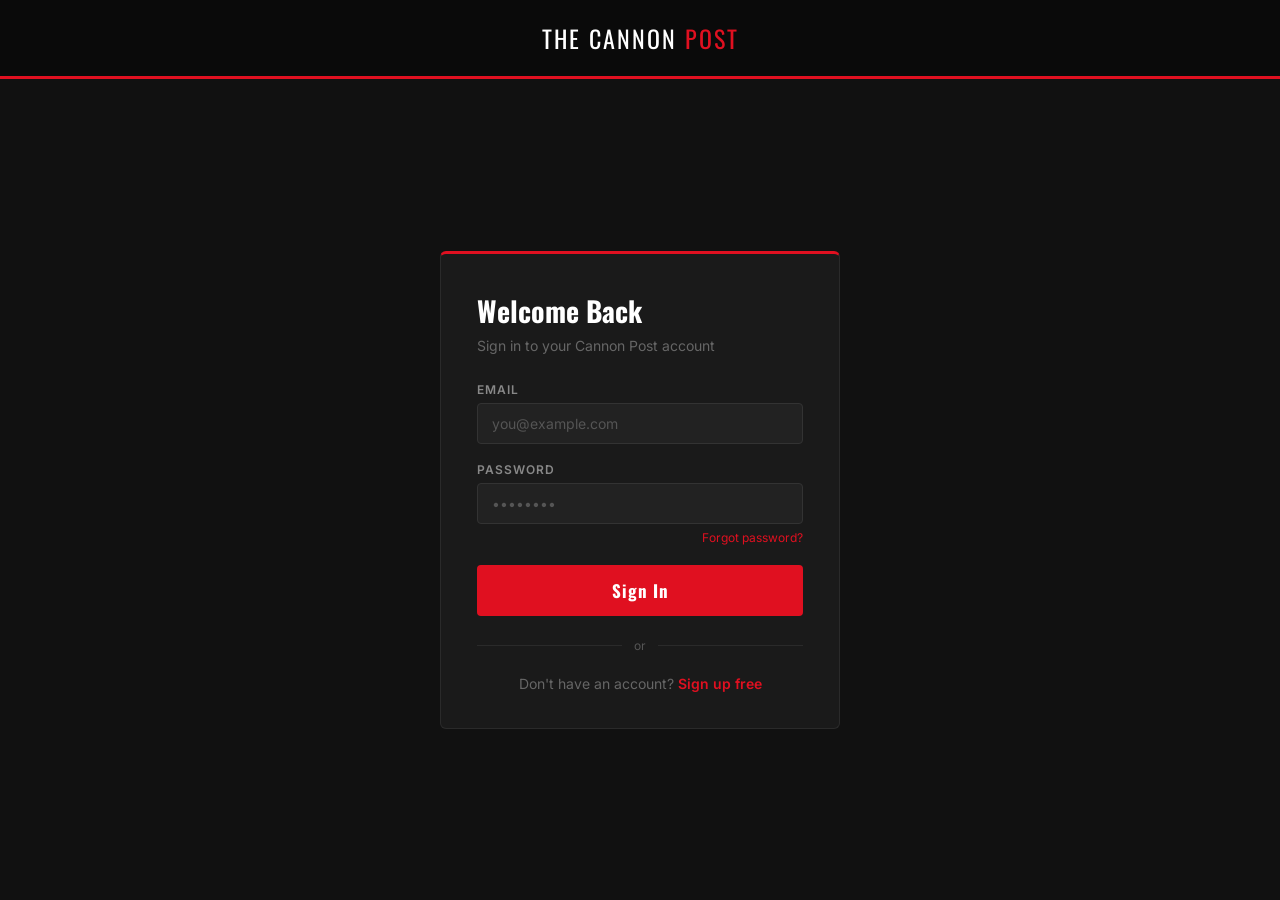
==== login.html @ 1e7df69b "adds login" ====
<!DOCTYPE html>
<html lang="en">
<head>
<meta charset="UTF-8"/>
<meta name="viewport" content="width=device-width, initial-scale=1.0"/>
<title>Sign In – The Cannon Post</title>
<link href="https://fonts.googleapis.com/css2?family=Oswald:wght@600;700&family=Inter:wght@400;600&display=swap" rel="stylesheet">
<style>
  /* Base */
  * { box-sizing: border-box; margin: 0; padding: 0; }
  body { background: #111; color: #fff; font-family: 'Inter', sans-serif; min-height: 100vh; display: flex; flex-direction: column; }

  /* Top logo bar */
  header { background: #0a0a0a; border-bottom: 3px solid #e01020; padding: 20px 24px; text-align: center; }
  header a { font-family: 'Oswald', sans-serif; font-size: 1.5rem; letter-spacing: 2px; color: #fff; text-decoration: none; }
  header a span { color: #e01020; }

  /* Center the card vertically */
  .page { flex: 1; display: flex; align-items: center; justify-content: center; padding: 40px 20px; }

  /* Login card */
  .card { background: #1a1a1a; border: 1px solid #2a2a2a; border-top: 3px solid #e01020; padding: 36px; width: 100%; max-width: 400px; border-radius: 6px; }
  .card h1 { font-family: 'Oswald', sans-serif; font-size: 28px; font-weight: 700; margin-bottom: 6px; }
  .card p { color: #666; font-size: 14px; margin-bottom: 28px; }

  /* Form fields */
  label { display: block; font-size: 12px; font-weight: 600; letter-spacing: 1px; text-transform: uppercase; color: #888; margin-bottom: 6px; }
  input { width: 100%; background: #222; border: 1px solid #333; color: #fff; font-family: 'Inter', sans-serif; font-size: 14px; padding: 11px 14px; outline: none; margin-bottom: 18px; border-radius: 4px; }
  input:focus { border-color: #e01020; }
  input::placeholder { color: #555; }

  /* Forgot password link */
  .forgot { font-size: 12px; color: #666; text-align: right; margin-top: -12px; margin-bottom: 20px; }
  .forgot a { color: #e01020; text-decoration: none; }

  /* Submit button */
  button { width: 100%; background: #e01020; color: #fff; border: none; font-family: 'Oswald', sans-serif; font-size: 17px; font-weight: 700; letter-spacing: 1px; padding: 13px; cursor: pointer; border-radius: 4px; }
  button:hover { opacity: .85; }

  /* Divider between button and sign-up link */
  .divider { display: flex; align-items: center; gap: 12px; margin: 22px 0; }
  .divider::before, .divider::after { content: ''; flex: 1; height: 1px; background: #2a2a2a; }
  .divider span { font-size: 12px; color: #555; }

  /* Link to signup page */
  .switch { text-align: center; font-size: 14px; color: #666; }
  .switch a { color: #e01020; text-decoration: none; font-weight: 600; }
</style>
</head>
<body>

<!-- Logo header -->
<header>
  <a href="./index.html">THE CANNON <span>POST</span></a>
</header>

<div class="page">
  <div class="card">
    <h1>Welcome Back</h1>
    <p>Sign in to your Cannon Post account</p>

    <!-- Email field -->
    <label for="email">Email</label>
    <input type="email" id="email" placeholder="you@example.com"/>

    <!-- Password field -->
    <label for="password">Password</label>
    <input type="password" id="password" placeholder="••••••••"/>

    <div class="forgot"><a href="#">Forgot password?</a></div>

    <button onclick="login()">Sign In</button>

    <div class="divider"><span>or</span></div>

    <!-- Link to signup page -->
    <div class="switch">Don't have an account? <a href="./signup.html">Sign up free</a></div>
  </div>
</div>

<script>
  function login() {
    const email = document.getElementById('email').value.trim();
    const password = document.getElementById('password').value.trim();

    // Basic validation — in a real app this would call an API
    if (!email || !password) {
      alert('Please fill in all fields.');
      return;
    }
    alert('Signed in successfully!');
    window.location.href = './index.html';
  }
</script>
</body>
</html>
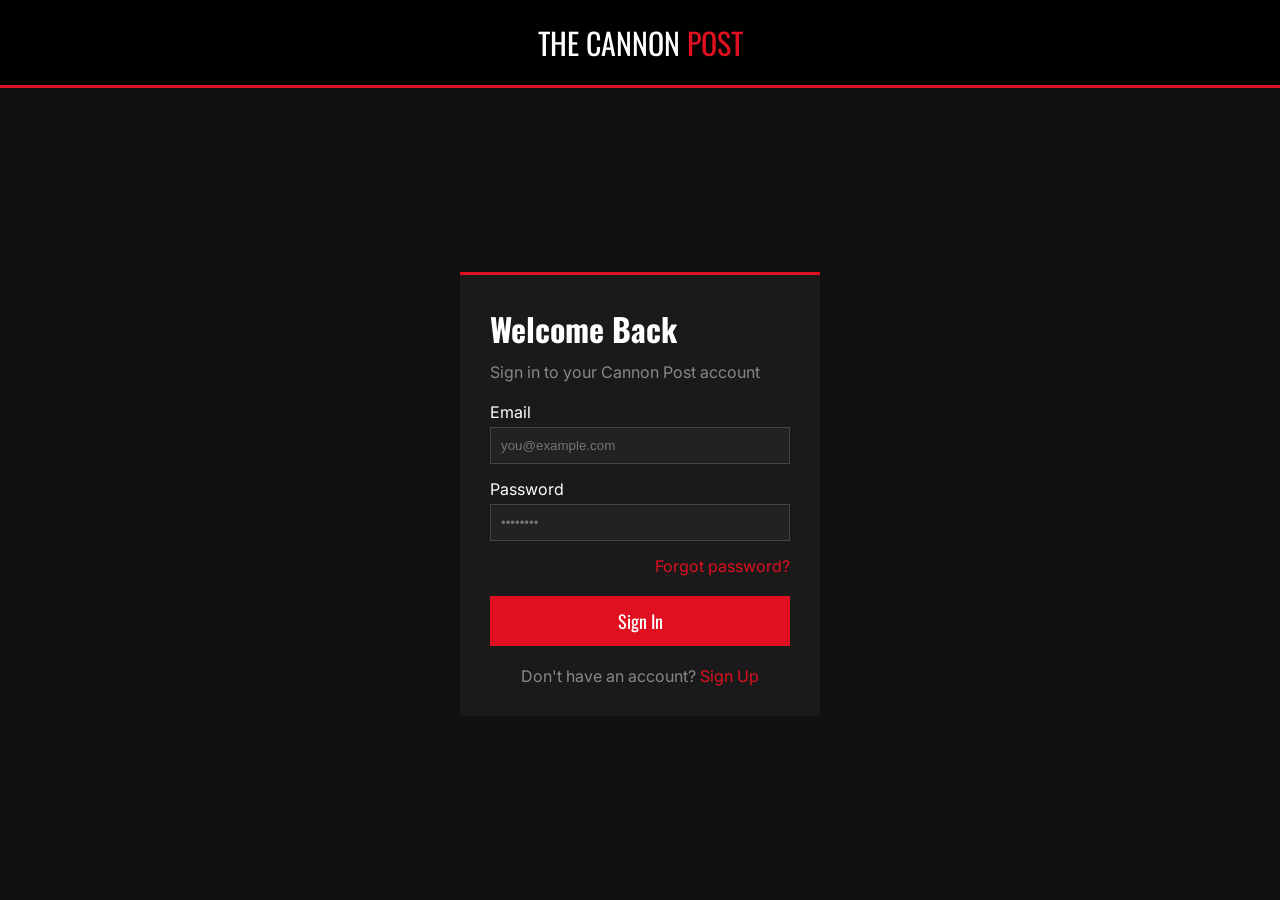
==== commit 06368893: "edits login" ====
--- a/login.html
+++ b/login.html
@@ -1,96 +1,169 @@
 <!DOCTYPE html>
 <html lang="en">
 <head>
-<meta charset="UTF-8"/>
-<meta name="viewport" content="width=device-width, initial-scale=1.0"/>
+<meta charset="UTF-8">
+<meta name="viewport" content="width=device-width, initial-scale=1.0">
 <title>Sign In – The Cannon Post</title>
+
 <link href="https://fonts.googleapis.com/css2?family=Oswald:wght@600;700&family=Inter:wght@400;600&display=swap" rel="stylesheet">
+
 <style>
-  /* Base */
-  * { box-sizing: border-box; margin: 0; padding: 0; }
-  body { background: #111; color: #fff; font-family: 'Inter', sans-serif; min-height: 100vh; display: flex; flex-direction: column; }
+*{
+    margin:0;
+    padding:0;
+    box-sizing:border-box;
+}
 
-  /* Top logo bar */
-  header { background: #0a0a0a; border-bottom: 3px solid #e01020; padding: 20px 24px; text-align: center; }
-  header a { font-family: 'Oswald', sans-serif; font-size: 1.5rem; letter-spacing: 2px; color: #fff; text-decoration: none; }
-  header a span { color: #e01020; }
+body{
+    font-family:'Inter',sans-serif;
+    background:#111;
+    color:#fff;
+    display:flex;
+    flex-direction:column;
+    min-height:100vh;
+}
 
-  /* Center the card vertically */
-  .page { flex: 1; display: flex; align-items: center; justify-content: center; padding: 40px 20px; }
+header{
+    background:#000;
+    text-align:center;
+    padding:20px;
+    border-bottom:3px solid #e01020;
+}
 
-  /* Login card */
-  .card { background: #1a1a1a; border: 1px solid #2a2a2a; border-top: 3px solid #e01020; padding: 36px; width: 100%; max-width: 400px; border-radius: 6px; }
-  .card h1 { font-family: 'Oswald', sans-serif; font-size: 28px; font-weight: 700; margin-bottom: 6px; }
-  .card p { color: #666; font-size: 14px; margin-bottom: 28px; }
+header a{
+    color:#fff;
+    text-decoration:none;
+    font-family:'Oswald',sans-serif;
+    font-size:30px;
+}
 
-  /* Form fields */
-  label { display: block; font-size: 12px; font-weight: 600; letter-spacing: 1px; text-transform: uppercase; color: #888; margin-bottom: 6px; }
-  input { width: 100%; background: #222; border: 1px solid #333; color: #fff; font-family: 'Inter', sans-serif; font-size: 14px; padding: 11px 14px; outline: none; margin-bottom: 18px; border-radius: 4px; }
-  input:focus { border-color: #e01020; }
-  input::placeholder { color: #555; }
+header span{
+    color:#e01020;
+}
 
-  /* Forgot password link */
-  .forgot { font-size: 12px; color: #666; text-align: right; margin-top: -12px; margin-bottom: 20px; }
-  .forgot a { color: #e01020; text-decoration: none; }
+.page{
+    flex:1;
+    display:flex;
+    justify-content:center;
+    align-items:center;
+}
 
-  /* Submit button */
-  button { width: 100%; background: #e01020; color: #fff; border: none; font-family: 'Oswald', sans-serif; font-size: 17px; font-weight: 700; letter-spacing: 1px; padding: 13px; cursor: pointer; border-radius: 4px; }
-  button:hover { opacity: .85; }
+.card{
+    width:360px;
+    background:#1a1a1a;
+    padding:30px;
+    border-top:3px solid #e01020;
+}
 
-  /* Divider between button and sign-up link */
-  .divider { display: flex; align-items: center; gap: 12px; margin: 22px 0; }
-  .divider::before, .divider::after { content: ''; flex: 1; height: 1px; background: #2a2a2a; }
-  .divider span { font-size: 12px; color: #555; }
+.card h1{
+    font-family:'Oswald',sans-serif;
+    margin-bottom:10px;
+}
 
-  /* Link to signup page */
-  .switch { text-align: center; font-size: 14px; color: #666; }
-  .switch a { color: #e01020; text-decoration: none; font-weight: 600; }
+.card p{
+    color:#888;
+    margin-bottom:20px;
+}
+
+label{
+    display:block;
+    margin-bottom:5px;
+}
+
+input{
+    width:100%;
+    padding:10px;
+    margin-bottom:15px;
+    background:#222;
+    color:white;
+    border:1px solid #444;
+}
+
+input:focus{
+    border-color:#e01020;
+    outline:none;
+}
+
+.forgot{
+    text-align:right;
+    margin-bottom:20px;
+}
+
+.forgot a,
+.switch a{
+    color:#e01020;
+    text-decoration:none;
+}
+
+button{
+    width:100%;
+    padding:12px;
+    border:none;
+    background:#e01020;
+    color:white;
+    cursor:pointer;
+    font-family:'Oswald',sans-serif;
+    font-size:18px;
+}
+
+button:hover{
+    opacity:.9;
+}
+
+.switch{
+    text-align:center;
+    margin-top:20px;
+    color:#888;
+}
 </style>
 </head>
+
 <body>
 
-<!-- Logo header -->
 <header>
-  <a href="./index.html">THE CANNON <span>POST</span></a>
+    <a href="./index.html">THE CANNON <span>POST</span></a>
 </header>
 
 <div class="page">
-  <div class="card">
-    <h1>Welcome Back</h1>
-    <p>Sign in to your Cannon Post account</p>
+    <div class="card">
 
-    <!-- Email field -->
-    <label for="email">Email</label>
-    <input type="email" id="email" placeholder="you@example.com"/>
+        <h1>Welcome Back</h1>
+        <p>Sign in to your Cannon Post account</p>
 
-    <!-- Password field -->
-    <label for="password">Password</label>
-    <input type="password" id="password" placeholder="••••••••"/>
+        <label>Email</label>
+        <input type="email" id="email" placeholder="you@example.com">
 
-    <div class="forgot"><a href="#">Forgot password?</a></div>
+        <label>Password</label>
+        <input type="password" id="password" placeholder="••••••••">
 
-    <button onclick="login()">Sign In</button>
+        <div class="forgot">
+            <a href="#">Forgot password?</a>
+        </div>
 
-    <div class="divider"><span>or</span></div>
+        <button onclick="login()">Sign In</button>
 
-    <!-- Link to signup page -->
-    <div class="switch">Don't have an account? <a href="./signup.html">Sign up free</a></div>
-  </div>
+        <div class="switch">
+            Don't have an account?
+            <a href="./signup.html">Sign Up</a>
+        </div>
+
+    </div>
 </div>
 
 <script>
-  function login() {
-    const email = document.getElementById('email').value.trim();
-    const password = document.getElementById('password').value.trim();
+function login(){
+    const email=document.getElementById("email").value.trim();
+    const password=document.getElementById("password").value.trim();
 
-    // Basic validation — in a real app this would call an API
-    if (!email || !password) {
-      alert('Please fill in all fields.');
-      return;
+    if(email==="" || password===""){
+        alert("Please fill in all fields.");
+        return;
     }
-    alert('Signed in successfully!');
-    window.location.href = './index.html';
-  }
+
+    alert("Signed in successfully!");
+    window.location.href="./index.html";
+}
 </script>
+
 </body>
 </html>
